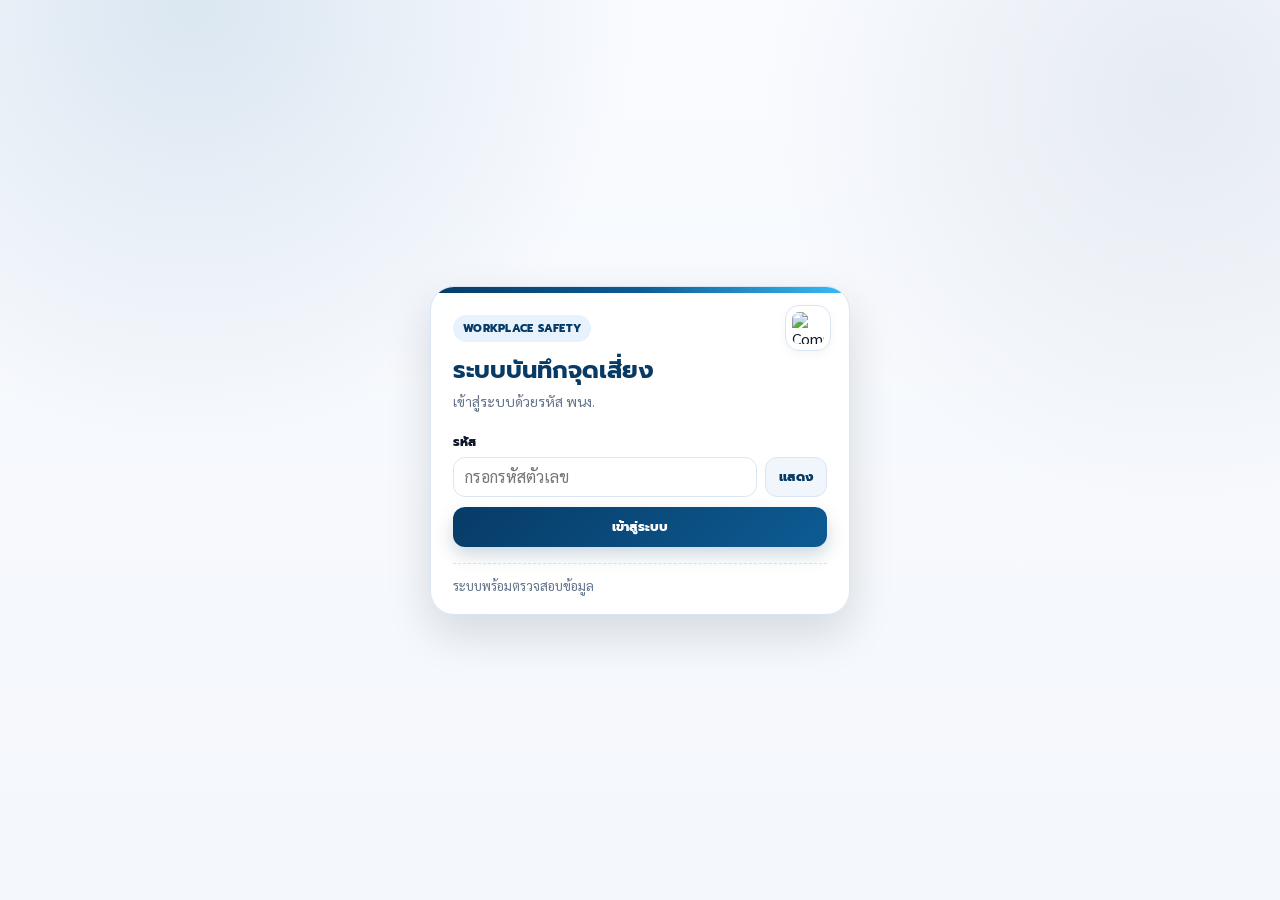
==== index.html @ 4f9dcab7 "Update index.html" ====
<!DOCTYPE html>
<html lang="th">
<head>
  <meta charset="UTF-8" />
  <meta name="viewport" content="width=device-width, initial-scale=1.0, maximum-scale=1.0, user-scalable=no" />

  <title>ระบบบันทึกจุดเสี่ยง</title>

  <link rel="preconnect" href="https://fonts.googleapis.com">
  <link rel="preconnect" href="https://fonts.gstatic.com" crossorigin>
  <link
    href="https://fonts.googleapis.com/css2?family=Prompt:wght@400;500;600;700;800&family=Sarabun:wght@400;500;600;700&display=swap"
    rel="stylesheet"
  >

  <script src="https://cdn.jsdelivr.net/npm/sweetalert2@11"></script>
  <link rel="stylesheet" href="./styles.css" />

  <!-- แก้เฉพาะ Layout กล่องสรุป ไม่ให้เป็นขั้นบันได -->
  <style>
    .summary-panel.summary-flat-panel {
      display: block !important;
      padding: 12px !important;
      overflow: hidden !important;
    }

    .summary-flat-header {
      display: flex !important;
      align-items: center !important;
      gap: 10px !important;
      margin-bottom: 10px !important;
      min-width: 0 !important;
    }

    .summary-flat-header .panel-kicker {
      display: inline-flex !important;
      flex: 0 0 auto !important;
      margin: 0 !important;
      padding: 4px 9px !important;
      border-radius: 999px !important;
      font-size: 10.5px !important;
      line-height: 1.2 !important;
    }

    .summary-flat-header h3 {
      margin: 0 !important;
      padding: 0 !important;
      color: var(--primary, #073b66) !important;
      font-family: var(--font-heading, "Prompt", system-ui, sans-serif) !important;
      font-size: 16px !important;
      line-height: 1.25 !important;
      white-space: nowrap !important;
    }

    .summary-flat-row {
      display: grid !important;
      grid-template-columns: minmax(150px, 0.9fr) minmax(170px, 1fr) minmax(140px, 0.8fr) minmax(120px, 0.62fr) !important;
      gap: 10px !important;
      align-items: end !important;
      width: 100% !important;
      min-width: 0 !important;
    }

    .summary-flat-field {
      min-width: 0 !important;
      margin: 0 !important;
    }

    .summary-flat-field label {
      display: block !important;
      height: 18px !important;
      line-height: 18px !important;
      margin: 0 0 6px !important;
      font-family: var(--font-heading, "Prompt", system-ui, sans-serif) !important;
      font-size: 11.8px !important;
      font-weight: 800 !important;
      color: var(--text-main, #0f172a) !important;
      white-space: nowrap !important;
    }

    .summary-flat-field input,
    .summary-flat-field select,
    .summary-flat-field button {
      width: 100% !important;
      height: 40px !important;
      min-height: 40px !important;
      max-height: 40px !important;
      border-radius: 12px !important;
      font-size: 12.5px !important;
    }

    .summary-flat-field small {
      display: block !important;
      height: 15px !important;
      margin-top: 4px !important;
      color: var(--text-muted, #64748b) !important;
      font-size: 10.5px !important;
      line-height: 15px !important;
      overflow: hidden !important;
      white-space: nowrap !important;
      text-overflow: ellipsis !important;
    }

    .summary-flat-action label {
      visibility: hidden !important;
    }

    .summary-flat-action button {
      display: inline-flex !important;
      align-items: center !important;
      justify-content: center !important;
      margin: 0 !important;
      padding: 8px 12px !important;
      white-space: nowrap !important;
    }

    .summary-flat-action small {
      visibility: hidden !important;
    }

    @media (max-width: 620px) {
      .summary-flat-row {
        grid-template-columns: repeat(2, minmax(0, 1fr)) !important;
        gap: 8px !important;
      }

      .summary-flat-action {
        grid-column: 1 / -1 !important;
      }

      .summary-flat-action label {
        display: none !important;
      }

      .summary-flat-action small {
        display: none !important;
      }

      .summary-flat-field small {
        display: none !important;
      }

      .summary-flat-action button {
        margin-top: 0 !important;
      }
    }

    @media (max-width: 380px) {
      .summary-flat-row {
        grid-template-columns: 1fr !important;
      }

      .summary-flat-header .panel-kicker {
        display: none !important;
      }
    }
  </style>
</head>

<body>
  <div id="app" class="app-shell">

    <!-- LOGIN -->
    <section id="loginSection" class="page-section login-section active">
      <div class="login-card">
        <img
          class="company-logo login-logo"
          src="https://lh5.googleusercontent.com/d/1HicYHV18UaA5y4GFyHJaG9aNI-qjIzIY"
          alt="Company Logo"
        />

        <div class="login-header">
          <div class="system-badge">Workplace Safety</div>
          <h1>ระบบบันทึกจุดเสี่ยง</h1>
          <p>เข้าสู่ระบบด้วยรหัส พนง.</p>
        </div>

        <form id="loginForm" class="login-form" autocomplete="off">
          <label class="form-label" for="passInput">รหัส</label>

          <div class="password-box">
            <input
              id="passInput"
              type="password"
              inputmode="numeric"
              pattern="[0-9]*"
              placeholder="กรอกรหัสตัวเลข"
              autocomplete="off"
              required
            />

            <button id="togglePassBtn" type="button" class="ghost-mini-btn">
              แสดง
            </button>
          </div>

          <button id="loginBtn" type="submit" class="primary-btn full-btn">
            เข้าสู่ระบบ
          </button>
        </form>

        <div class="login-footer">
          <span id="loginStatusText">ระบบพร้อมตรวจสอบข้อมูล</span>
        </div>
      </div>
    </section>


    <!-- MAIN -->
    <section id="mainSection" class="page-section main-section">

      <header class="topbar app-toolbar">
        <div class="toolbar-left">
          <div class="topbar-kicker">Risk Point Inspection</div>
          <h2>ระบบบันทึกจุดเสี่ยง</h2>
          <p id="welcomeText">ผู้ตรวจ: -</p>
        </div>

        <div class="toolbar-status">
          <span>สถานะระบบ</span>
          <strong id="systemStatusText">พร้อมใช้งาน</strong>
        </div>

        <img
          class="company-logo topbar-logo"
          src="https://lh5.googleusercontent.com/d/1HicYHV18UaA5y4GFyHJaG9aNI-qjIzIY"
          alt="Company Logo"
        />
      </header>

      <main class="main-content">

        <section class="control-bar">
          <button id="refreshPointsBtn" type="button" class="soft-btn">
            โหลดจุดเสี่ยงใหม่
          </button>

          <button id="openSummaryBtn" type="button" class="primary-btn">
            ดูสรุปตามวันที่
          </button>

          <button id="logoutBtn" type="button" class="danger-soft-btn">
            ออกจากระบบ
          </button>
        </section>


        <!-- SUMMARY FILTER: แก้ใหม่ไม่ให้เป็นขั้นบันได -->
        <section class="summary-panel summary-panel-shift summary-flat-panel">
          <div class="summary-flat-header">
            <span class="panel-kicker">Daily Report</span>
            <h3>สรุปผลตรวจรายวัน</h3>
          </div>

          <div class="summary-flat-row">

            <div class="summary-flat-field">
              <label for="summaryDateInput">วันที่รอบงาน</label>
              <input id="summaryDateInput" type="date" />
              <small>&nbsp;</small>
            </div>

            <div class="summary-flat-field">
              <label for="summaryInspectorInput">ผู้ตรวจ</label>
              <input
                id="summaryInspectorInput"
                type="text"
                placeholder="ใช้ชื่อผู้ตรวจที่เข้าสู่ระบบ"
                readonly
              />
              <small>ใช้ชื่อเป็นตัวกรอง</small>
            </div>

            <div class="summary-flat-field">
              <label for="summaryShiftSelect">กะทำงาน</label>
              <select id="summaryShiftSelect">
                <option value="">ทุกกะ</option>
                <option value="A">กะ A</option>
                <option value="B">กะ B</option>
                <option value="C">กะ C</option>
                <option value="DH">กะ DH</option>
                <option value="NH">กะ NH</option>
              </select>
              <small>กะ C และ NH ใช้วันที่รอบงาน</small>
            </div>

            <div class="summary-flat-field summary-flat-action">
              <label for="showSummaryBtn">แสดงสรุป</label>
              <button id="showSummaryBtn" type="button" class="primary-btn full-inline-btn">
                แสดงสรุป
              </button>
              <small>&nbsp;</small>
            </div>

          </div>
        </section>


        <section class="search-panel">
          <div class="search-title-row">
            <label for="pointSearchInput">ค้นหาจุดเสี่ยง</label>
            <span>ค้นหาจากชื่อจุด พิกัด ผู้ตรวจ หรือสถานะล่าสุด</span>
          </div>

          <input
            id="pointSearchInput"
            type="search"
            placeholder="พิมพ์คำค้นหา..."
          />
        </section>


        <section class="mini-stats">
          <div class="mini-stat-card">
            <span>จุดเสี่ยงทั้งหมด</span>
            <strong id="totalPointText">0</strong>
          </div>

          <div class="mini-stat-card">
            <span>รูปแบบการแสดงผล</span>
            <strong>รายการตรวจ</strong>
          </div>
        </section>


        <div id="pointList" class="point-grid">
          <!-- app.js render cards here -->
        </div>

        <div id="emptyPointState" class="empty-state hidden">
          <div class="empty-icon">📍</div>
          <h3>ยังไม่พบข้อมูลจุดเสี่ยง</h3>
          <p>กรุณาตรวจสอบว่ามีหัวคอลัมน์ Point และ Coordinates แล้วหรือไม่</p>
        </div>

      </main>
    </section>


    <!-- INSPECTION -->
    <section id="inspectionSection" class="page-section inspection-section">

      <header class="topbar compact-topbar app-toolbar">
        <div class="toolbar-left">
          <div class="topbar-kicker">Inspection Form</div>
          <h2>บันทึกผลตรวจจุดเสี่ยง</h2>
          <p id="inspectionInspectorText">ผู้ตรวจ: -</p>
        </div>

        <img
          class="company-logo topbar-logo"
          src="https://lh5.googleusercontent.com/d/1HicYHV18UaA5y4GFyHJaG9aNI-qjIzIY"
          alt="Company Logo"
        />
      </header>

      <main class="main-content">

        <button id="backToMainBtn" type="button" class="soft-btn back-btn">
          ← กลับไปเลือกรายการจุดเสี่ยง
        </button>

        <div class="inspection-card">

          <div class="inspection-title-block">
            <div>
              <span class="section-tag">จุดที่เลือก</span>
              <h3 id="selectedPointName">-</h3>
              <p id="selectedPointCoordinates">พิกัด: -</p>
            </div>
          </div>

          <div class="map-box large-map-box">
            <iframe
              id="selectedPointMap"
              title="แผนที่จุดเสี่ยง"
              loading="lazy"
              referrerpolicy="no-referrer-when-downgrade"
            ></iframe>
          </div>


          <form id="inspectionForm" class="inspection-form" autocomplete="off">

            <div class="form-grid work-round-grid">
              <div class="form-group">
                <label for="workDateInput">วันที่รอบงาน</label>
                <input id="workDateInput" type="date" required />
                <small>ใช้เป็นวันที่หลัก</small>
              </div>

              <div class="form-group">
                <label for="workShiftSelect">กะทำงาน</label>
                <select id="workShiftSelect" required>
                  <option value="">เลือกกะทำงาน</option>
                  <option value="A">กะ A</option>
                  <option value="B">กะ B</option>
                  <option value="C">กะ C</option>
                  <option value="DH">กะ DH</option>
                  <option value="NH">กะ NH</option>
                </select>
                <small>กะ C และ NH ระบบจะยึดวันที่รอบงาน</small>
              </div>
            </div>

            <div id="shiftHintBox" class="shift-hint-box hidden">
              <strong>หมายเหตุสำหรับกะข้ามวัน</strong>
              <span>
                หากบันทึกหลังเที่ยงคืน ระบบจะยังใช้ “วันที่รอบงาน” ที่เลือกไว้
              </span>
            </div>


            <div class="form-grid">
              <div class="form-group">
                <label for="statusSelect">สถานะพื้นที่</label>
                <select id="statusSelect" required>
                  <option value="">เลือกสถานะ</option>
                  <option value="ปกติ">ปกติ</option>
                  <option value="ผิดปกติ">ผิดปกติ</option>
                </select>
              </div>

              <div class="form-group">
                <label for="inspectionInspectorView">ผู้ตรวจที่บันทึก</label>
                <input
                  id="inspectionInspectorView"
                  type="text"
                  placeholder="ชื่อผู้เข้าสู่ระบบ"
                  readonly
                />
                <small>ใช้เป็นตัวกรองร่วมกับวันที่รอบงานและกะทำงาน</small>
              </div>
            </div>


            <div id="abnormalBox" class="abnormal-box hidden">

              <div class="form-group">
                <label for="abnormalDetailInput">รายละเอียดความผิดปกติ</label>
                <textarea
                  id="abnormalDetailInput"
                  rows="3"
                  placeholder="ระบุรายละเอียด เช่น พบพื้นแตก สายไฟชำรุด น้ำขัง สิ่งกีดขวาง ฯลฯ"
                ></textarea>
              </div>

              <div class="form-grid">
                <div class="form-group">
                  <label for="riskLevelSelect">ระดับความเสี่ยง</label>
                  <select id="riskLevelSelect">
                    <option value="">เลือกระดับความเสี่ยง</option>
                    <option value="ต่ำ">ต่ำ</option>
                    <option value="กลาง">กลาง</option>
                    <option value="สูง">สูง</option>
                  </select>
                </div>

                <div class="form-group">
                  <label for="correctiveActionInput">แนวทางแก้ไขเบื้องต้น</label>
                  <input
                    id="correctiveActionInput"
                    type="text"
                    placeholder="เช่น แจ้งหัวหน้างาน / กั้นพื้นที่ / รอซ่อม"
                  />
                </div>
              </div>
            </div>


            <div class="photo-section">
              <div class="photo-title-row">
                <div>
                  <h3>ภาพยืนยันพื้นที่ตรวจ</h3>
                  <p>ระบบกำหนดให้ถ่ายภาพครบ 2 ภาพก่อนบันทึก</p>
                </div>
              </div>

              <div class="photo-grid">

                <label class="photo-box" for="photoInput1">
                  <input
                    id="photoInput1"
                    type="file"
                    accept="image/*"
                    capture="environment"
                    style="position:fixed;left:-9999px;top:-9999px;opacity:0;"
                  />

                  <div id="photoPreview1" class="photo-preview">
                    <div class="photo-placeholder">
                      <span>📷</span>
                      <strong>ภาพที่ 1</strong>
                      <small>กดเพื่อเปิดกล้อง</small>
                    </div>
                  </div>
                </label>

                <label class="photo-box" for="photoInput2">
                  <input
                    id="photoInput2"
                    type="file"
                    accept="image/*"
                    capture="environment"
                    style="position:fixed;left:-9999px;top:-9999px;opacity:0;"
                  />

                  <div id="photoPreview2" class="photo-preview">
                    <div class="photo-placeholder">
                      <span>📷</span>
                      <strong>ภาพที่ 2</strong>
                      <small>กดเพื่อเปิดกล้อง</small>
                    </div>
                  </div>
                </label>

              </div>
            </div>


            <div class="submit-panel">
              <button id="resetInspectionBtn" type="button" class="soft-btn">
                ล้างข้อมูล
              </button>

              <button id="saveInspectionBtn" type="submit" class="primary-btn">
                บันทึกผลตรวจ
              </button>
            </div>

          </form>

        </div>

      </main>
    </section>

  </div>


  <script>
    window.APP_CONFIG = {
      API_BASE: 'https://riskpoint.somchaibutphon.workers.dev',
      LOGO_URL: 'https://lh5.googleusercontent.com/d/1HicYHV18UaA5y4GFyHJaG9aNI-qjIzIY',
      IMAGE_MAX_WIDTH: 1280,
      IMAGE_QUALITY: 0.8,
      STORAGE_KEYS: {
        INSPECTOR: 'riskpoint_inspector',
        LOGIN_TIME: 'riskpoint_login_time',
        WORK_SHIFT: 'riskpoint_work_shift',
        WORK_DATE: 'riskpoint_work_date'
      },
      WORK_SHIFTS: ['A', 'B', 'C', 'DH', 'NH'],
      CROSS_DAY_SHIFTS: ['C', 'NH']
    };
  </script>

  <script src="./app.js"></script>
</body>
</html>
---- styles.css ----
/************************************************************
 * styles.css
 * Risk Point Inspection - Professional Layout
 * ใช้แทน styles.css เดิมทั้งไฟล์
 ************************************************************/

:root {
  --font-heading: "Prompt", system-ui, -apple-system, BlinkMacSystemFont, sans-serif;
  --font-body: "Sarabun", system-ui, -apple-system, BlinkMacSystemFont, sans-serif;

  --bg-main: #f4f7fb;
  --bg-card: #ffffff;
  --bg-soft: #f1f6fd;

  --primary: #073b66;
  --primary-2: #0d5b93;
  --primary-soft: #e8f2fc;

  --success: #15803d;
  --success-soft: #dcfce7;

  --danger: #b91c1c;
  --danger-soft: #fee2e2;

  --warning: #b45309;
  --warning-soft: #fef3c7;

  --text-main: #0f172a;
  --text-muted: #64748b;
  --text-soft: #94a3b8;

  --border: #d9e5f2;
  --border-soft: #edf2f7;

  --shadow-xs: 0 3px 10px rgba(15, 23, 42, 0.045);
  --shadow-sm: 0 8px 22px rgba(15, 23, 42, 0.075);
  --shadow-md: 0 18px 46px rgba(15, 23, 42, 0.14);

  --radius-sm: 12px;
  --radius-md: 16px;
  --radius-lg: 22px;

  --container: 1120px;
}

* {
  box-sizing: border-box;
}

html {
  min-height: 100%;
  background: var(--bg-main);
  -webkit-text-size-adjust: 100%;
}

body {
  margin: 0;
  min-height: 100vh;
  font-family: var(--font-body);
  color: var(--text-main);
  background:
    radial-gradient(circle at 15% 0%, rgba(13, 91, 147, 0.13), transparent 28rem),
    radial-gradient(circle at 92% 10%, rgba(7, 59, 102, 0.08), transparent 26rem),
    linear-gradient(180deg, #f9fbff 0%, var(--bg-main) 100%);
}

button,
input,
select,
textarea {
  font: inherit;
}

button {
  cursor: pointer;
}

button:disabled {
  cursor: not-allowed;
  opacity: 0.6;
}

img,
iframe {
  max-width: 100%;
}

.hidden {
  display: none !important;
}

/************************************************************
 * Page
 ************************************************************/

.app-shell {
  width: 100%;
  min-height: 100vh;
}

.page-section {
  display: none;
  width: 100%;
  min-height: 100vh;
}

.page-section.active {
  display: block;
}

.main-content {
  width: min(var(--container), calc(100% - 26px));
  margin: 0 auto;
  padding: 10px 0 36px;
}

/************************************************************
 * Login
 ************************************************************/

.login-section {
  display: none;
  align-items: center;
  justify-content: center;
  padding: 20px 12px;
}

.login-section.active {
  display: flex;
}

.login-card {
  position: relative;
  width: min(420px, 100%);
  padding: 28px 22px 20px;
  border: 1px solid var(--border);
  border-radius: 24px;
  background: rgba(255, 255, 255, 0.96);
  box-shadow: var(--shadow-md);
  overflow: hidden;
}

.login-card::before {
  content: "";
  position: absolute;
  inset: 0 0 auto 0;
  height: 6px;
  background: linear-gradient(90deg, var(--primary), var(--primary-2), #38bdf8);
}

.company-logo {
  display: block;
  object-fit: contain;
}

.login-logo {
  position: absolute;
  top: 18px;
  right: 18px;
  width: 46px;
  height: 46px;
  padding: 6px;
  border-radius: 14px;
  background: #fff;
  border: 1px solid var(--border);
  box-shadow: var(--shadow-xs);
}

.login-header {
  padding-right: 62px;
}

.system-badge,
.panel-kicker {
  display: inline-flex;
  align-items: center;
  width: fit-content;
  padding: 5px 10px;
  border-radius: 999px;
  background: var(--primary-soft);
  color: var(--primary);
  font-family: var(--font-heading);
  font-size: 11px;
  font-weight: 800;
  letter-spacing: 0.25px;
  text-transform: uppercase;
}

.login-header h1 {
  margin: 13px 0 7px;
  font-family: var(--font-heading);
  font-size: 24px;
  line-height: 1.25;
  color: var(--primary);
}

.login-header p {
  margin: 0;
  color: var(--text-muted);
  font-size: 14px;
}

.login-form {
  margin-top: 22px;
}

.login-footer {
  margin-top: 16px;
  padding-top: 13px;
  border-top: 1px dashed var(--border);
  color: var(--text-muted);
  font-size: 13px;
}

/************************************************************
 * Form
 ************************************************************/

.form-label,
.form-group label,
.search-panel label {
  display: block;
  margin-bottom: 6px;
  font-family: var(--font-heading);
  font-size: 12.5px;
  font-weight: 800;
  color: var(--text-main);
}

.password-box {
  display: flex;
  gap: 8px;
  align-items: center;
}

input,
select,
textarea {
  width: 100%;
  min-height: 40px;
  border: 1px solid var(--border);
  border-radius: 12px;
  background: #fff;
  color: var(--text-main);
  padding: 8px 11px;
  outline: none;
  transition: border 0.16s ease, box-shadow 0.16s ease, background 0.16s ease;
}

textarea {
  resize: vertical;
  min-height: 90px;
}

input:hover,
select:hover,
textarea:hover {
  border-color: #b8c8da;
}

input:focus,
select:focus,
textarea:focus {
  border-color: rgba(13, 91, 147, 0.78);
  box-shadow: 0 0 0 4px rgba(13, 91, 147, 0.11);
}

input[readonly] {
  background: #f8fafc;
  color: var(--primary);
  font-weight: 700;
}

.form-group small {
  display: block;
  margin-top: 4px;
  color: var(--text-muted);
  font-size: 11.5px;
  line-height: 1.35;
}

/************************************************************
 * Buttons
 ************************************************************/

.primary-btn,
.soft-btn,
.danger-soft-btn,
.ghost-mini-btn {
  min-height: 40px;
  border-radius: 12px;
  padding: 8px 13px;
  border: 0;
  font-family: var(--font-heading);
  font-size: 13px;
  font-weight: 800;
  letter-spacing: 0.03px;
  white-space: nowrap;
  transition: transform 0.16s ease, box-shadow 0.16s ease, background 0.16s ease, border 0.16s ease;
}

.primary-btn {
  background: linear-gradient(135deg, var(--primary), var(--primary-2));
  color: #fff;
  box-shadow: 0 8px 18px rgba(7, 59, 102, 0.2);
}

.primary-btn:hover {
  transform: translateY(-1px);
  box-shadow: 0 12px 24px rgba(7, 59, 102, 0.25);
}

.soft-btn {
  background: linear-gradient(180deg, #f5f9ff, #e8f1fb);
  color: var(--primary);
  border: 1px solid rgba(13, 91, 147, 0.18);
  box-shadow: var(--shadow-xs);
}

.soft-btn:hover {
  background: #edf6ff;
  transform: translateY(-1px);
}

.danger-soft-btn {
  background: linear-gradient(180deg, #fff4f4, #fee4e4);
  color: var(--danger);
  border: 1px solid rgba(185, 28, 28, 0.16);
  box-shadow: var(--shadow-xs);
}

.danger-soft-btn:hover {
  background: #fee2e2;
  transform: translateY(-1px);
}

.ghost-mini-btn {
  flex: 0 0 auto;
  background: var(--bg-soft);
  color: var(--primary);
  border: 1px solid var(--border);
}

.full-btn {
  width: 100%;
  margin-top: 10px;
}

.full-inline-btn {
  width: 100%;
}

/************************************************************
 * Header
 ************************************************************/

.topbar {
  width: min(var(--container), calc(100% - 26px));
  margin: 10px auto 0;
  border: 1px solid var(--border);
  border-radius: 20px;
  background: rgba(255, 255, 255, 0.96);
  box-shadow: var(--shadow-sm);
}

.app-toolbar {
  position: relative;
  display: grid;
  grid-template-columns: 1fr auto 48px;
  gap: 12px;
  align-items: center;
  min-height: 86px;
  padding: 14px 15px 14px 18px;
}

.toolbar-left {
  min-width: 0;
}

.topbar-kicker {
  color: var(--primary-2);
  font-family: var(--font-heading);
  font-size: 11.5px;
  font-weight: 900;
  letter-spacing: 0.35px;
  text-transform: uppercase;
}

.topbar h2 {
  margin: 3px 0;
  font-family: var(--font-heading);
  font-size: 20px;
  line-height: 1.22;
  color: var(--primary);
}

.topbar p {
  margin: 0;
  color: var(--text-muted);
  font-size: 13px;
}

.toolbar-status {
  min-width: 138px;
  padding: 8px 11px;
  border: 1px solid var(--border-soft);
  border-radius: 14px;
  background: #f8fafc;
}

.toolbar-status span {
  display: block;
  color: var(--text-muted);
  font-size: 11px;
}

.toolbar-status strong {
  display: block;
  margin-top: 2px;
  color: var(--primary);
  font-family: var(--font-heading);
  font-size: 14px;
  line-height: 1.2;
}

.topbar-logo {
  width: 42px;
  height: 42px;
  padding: 6px;
  border-radius: 14px;
  border: 1px solid var(--border);
  background: #fff;
  box-shadow: var(--shadow-xs);
}

.compact-topbar {
  margin-top: 8px;
}

/************************************************************
 * Main Panels
 ************************************************************/

.control-bar,
.summary-panel,
.search-panel,
.mini-stats,
.inspection-card {
  border: 1px solid var(--border);
  background: rgba(255, 255, 255, 0.96);
  border-radius: 18px;
  box-shadow: var(--shadow-sm);
}

.control-bar {
  display: grid;
  grid-template-columns: minmax(160px, 0.9fr) minmax(190px, 1.1fr) minmax(108px, 0.48fr);
  gap: 9px;
  padding: 9px;
  margin-bottom: 10px;
}

.control-bar button {
  min-height: 42px;
}

.summary-panel {
  display: grid;
  grid-template-columns: 220px minmax(0, 1fr);
  gap: 14px;
  align-items: end;
  padding: 12px;
  margin-bottom: 10px;
}

.summary-title {
  align-self: center;
}

.summary-title h3,
.photo-title-row h3 {
  margin: 7px 0 0;
  font-family: var(--font-heading);
  color: var(--primary);
  font-size: 16px;
  line-height: 1.25;
}

.summary-filter-grid {
  display: grid;
  grid-template-columns: minmax(130px, 0.95fr) minmax(150px, 1fr) minmax(120px, 0.85fr) 122px;
  gap: 9px;
  align-items: end;
}

.summary-filter-item small {
  min-height: 27px;
}

.summary-filter-action button {
  height: 40px;
}

.search-panel {
  padding: 11px;
  margin-bottom: 10px;
}

.search-title-row {
  display: flex;
  gap: 8px;
  align-items: baseline;
  justify-content: space-between;
  margin-bottom: 7px;
}

.search-title-row label {
  margin-bottom: 0;
}

.search-title-row span {
  color: var(--text-muted);
  font-size: 12px;
}

.search-panel input {
  min-height: 42px;
  font-size: 14px;
}

.mini-stats {
  display: grid;
  grid-template-columns: repeat(2, 1fr);
  overflow: hidden;
  margin-bottom: 10px;
}

.mini-stat-card {
  padding: 11px 14px;
  border-right: 1px solid var(--border);
}

.mini-stat-card:last-child {
  border-right: 0;
}

.mini-stat-card span {
  display: block;
  color: var(--text-muted);
  font-size: 12px;
  line-height: 1.3;
}

.mini-stat-card strong {
  display: block;
  margin-top: 2px;
  font-family: var(--font-heading);
  color: var(--primary);
  font-size: 19px;
  line-height: 1.15;
}

/************************************************************
 * Point Cards
 ************************************************************/

.point-grid {
  display: grid;
  grid-template-columns: repeat(2, minmax(0, 1fr));
  gap: 12px;
}

.point-card {
  display: flex;
  flex-direction: column;
  gap: 8px;
  min-width: 0;
  padding: 11px;
  border: 1px solid var(--border);
  border-radius: 18px;
  background: rgba(255, 255, 255, 0.98);
  box-shadow: var(--shadow-sm);
  transition: transform 0.18s ease, box-shadow 0.18s ease, border 0.18s ease;
}

.point-card:hover {
  transform: translateY(-2px);
  box-shadow: 0 14px 30px rgba(15, 23, 42, 0.1);
  border-color: rgba(13, 91, 147, 0.22);
}

.checked-point-card {
  border-color: rgba(21, 128, 61, 0.25);
}

.point-card-header {
  display: flex;
  gap: 8px;
  align-items: flex-start;
}

.point-index {
  flex: 0 0 auto;
  width: 28px;
  height: 28px;
  display: inline-grid;
  place-items: center;
  border-radius: 10px;
  background: var(--primary-soft);
  color: var(--primary);
  font-family: var(--font-heading);
  font-weight: 900;
  font-size: 12px;
}

.point-card h3 {
  margin: 1px 0 0;
  font-family: var(--font-heading);
  font-size: 15px;
  line-height: 1.32;
  color: var(--text-main);
}

.map-box {
  width: 100%;
  overflow: hidden;
  border: 1px solid var(--border);
  border-radius: 14px;
  background: #e5e7eb;
}

.map-box iframe {
  display: block;
  width: 100%;
  height: 100%;
  border: 0;
}

.close-map-box iframe {
  filter: contrast(1.06) saturate(1.06);
}

.point-map-box {
  height: 136px;
}

.point-meta,
.latest-inspection-box {
  display: grid;
  gap: 2px;
  padding: 8px 9px;
  border-radius: 12px;
  background: #f8fafc;
  border: 1px solid #edf2f7;
}

.point-meta span,
.latest-inspection-box span {
  font-size: 11px;
  color: var(--text-muted);
}

.point-meta strong,
.latest-inspection-box strong {
  color: var(--primary);
  font-family: var(--font-heading);
  font-size: 12px;
  line-height: 1.32;
  word-break: break-word;
}

.latest-inspection-box small {
  color: var(--text-muted);
  font-size: 11px;
  line-height: 1.32;
}

.latest-good {
  background: var(--success-soft);
  border-color: rgba(21, 128, 61, 0.22);
}

.latest-good strong {
  color: var(--success);
}

.latest-bad {
  background: var(--danger-soft);
  border-color: rgba(185, 28, 28, 0.22);
}

.latest-bad strong {
  color: var(--danger);
}

.latest-none {
  background: #f8fafc;
  border-style: dashed;
}

.empty-state {
  padding: 28px 18px;
  text-align: center;
  border: 1px dashed var(--border);
  border-radius: 18px;
  background: rgba(255, 255, 255, 0.88);
}

.empty-icon {
  font-size: 34px;
}

.empty-state h3 {
  margin: 8px 0 4px;
  font-family: var(--font-heading);
  color: var(--primary);
}

.empty-state p {
  margin: 0;
  color: var(--text-muted);
}

/************************************************************
 * Inspection
 ************************************************************/

.back-btn {
  margin-bottom: 10px;
}

.inspection-card {
  padding: 13px;
}

.inspection-title-block {
  display: flex;
  justify-content: space-between;
  gap: 12px;
  margin-bottom: 12px;
}

.section-tag {
  display: inline-flex;
  padding: 5px 10px;
  border-radius: 999px;
  background: var(--primary-soft);
  color: var(--primary);
  font-family: var(--font-heading);
  font-size: 12px;
  font-weight: 900;
}

.inspection-title-block h3 {
  margin: 8px 0 3px;
  font-family: var(--font-heading);
  color: var(--text-main);
  font-size: 19px;
  line-height: 1.35;
}

.inspection-title-block p {
  margin: 0;
  color: var(--text-muted);
  font-size: 13px;
}

.large-map-box {
  height: 205px;
  margin-bottom: 13px;
}

.inspection-form {
  display: grid;
  gap: 12px;
}

.form-grid {
  display: grid;
  grid-template-columns: repeat(2, minmax(0, 1fr));
  gap: 11px;
}

.shift-hint-box {
  display: grid;
  gap: 4px;
  padding: 9px 11px;
  border-radius: 14px;
  background: var(--warning-soft);
  border: 1px solid rgba(180, 83, 9, 0.22);
  color: #78350f;
  font-size: 13px;
  line-height: 1.45;
}

.shift-hint-box strong {
  font-family: var(--font-heading);
  color: #92400e;
}

.abnormal-box {
  display: grid;
  gap: 11px;
  padding: 11px;
  border: 1px solid rgba(180, 83, 9, 0.22);
  border-radius: 16px;
  background: var(--warning-soft);
}

.photo-section {
  padding: 11px;
  border-radius: 16px;
  background: #f8fafc;
  border: 1px solid #edf2f7;
}

.photo-title-row {
  margin-bottom: 11px;
}

.photo-title-row h3 {
  font-size: 15px;
}

.photo-title-row p {
  margin: 2px 0 0;
  color: var(--text-muted);
  font-size: 12px;
}

.photo-grid {
  display: grid;
  grid-template-columns: repeat(2, minmax(0, 1fr));
  gap: 11px;
}

.photo-box {
  display: block;
  min-height: 180px;
  border: 1.5px dashed #bfcede;
  border-radius: 16px;
  background: #fff;
  overflow: hidden;
  cursor: pointer;
  transition: border 0.16s ease, transform 0.16s ease, box-shadow 0.16s ease;
}

.photo-box:hover {
  border-color: var(--primary-2);
  transform: translateY(-1px);
  box-shadow: var(--shadow-sm);
}

.photo-preview {
  position: relative;
  width: 100%;
  height: 180px;
  display: grid;
  place-items: center;
}

.photo-preview img {
  width: 100%;
  height: 100%;
  object-fit: cover;
}

.photo-placeholder {
  display: grid;
  gap: 4px;
  place-items: center;
  text-align: center;
  color: var(--text-muted);
}

.photo-placeholder span {
  font-size: 32px;
}

.photo-placeholder strong {
  font-family: var(--font-heading);
  color: var(--primary);
}

.photo-placeholder small {
  font-size: 12px;
}

.photo-ok-badge {
  position: absolute;
  left: 8px;
  bottom: 8px;
  padding: 5px 9px;
  border-radius: 999px;
  background: rgba(21, 128, 61, 0.92);
  color: #fff;
  font-family: var(--font-heading);
  font-size: 12px;
  font-weight: 800;
}

.submit-panel {
  display: grid;
  grid-template-columns: 0.8fr 1.2fr;
  gap: 9px;
  padding-top: 2px;
}

/************************************************************
 * SweetAlert
 ************************************************************/

.custom-swal-popup {
  border-radius: 22px !important;
  padding: 20px !important;
  background: #ffffff !important;
  box-shadow: 0 24px 70px rgba(15, 23, 42, 0.25) !important;
  font-family: var(--font-body) !important;
}

.custom-swal-title {
  color: var(--primary) !important;
  font-family: var(--font-heading) !important;
  font-size: 21px !important;
  line-height: 1.35 !important;
}

.custom-swal-html {
  color: var(--text-main) !important;
  font-family: var(--font-body) !important;
}

.custom-swal-confirm,
.custom-swal-cancel {
  border-radius: 13px !important;
  padding: 10px 20px !important;
  font-family: var(--font-heading) !important;
  font-weight: 800 !important;
}

.custom-swal-confirm {
  background: linear-gradient(135deg, var(--primary), var(--primary-2)) !important;
}

.custom-swal-cancel {
  background: #e2e8f0 !important;
  color: #334155 !important;
}

.confirm-save-box,
.save-success-box,
.summary-picker-box {
  text-align: left;
  padding: 9px 4px 0;
}

.confirm-save-box strong {
  display: block;
  margin-bottom: 8px;
  font-family: var(--font-heading);
  font-size: 17px;
  color: var(--primary);
}

.confirm-save-box p,
.save-success-box p {
  margin: 5px 0;
  color: var(--text-main);
}

.summary-picker-logo {
  display: block;
  width: 50px;
  height: 50px;
  object-fit: contain;
  margin: 0 auto 10px;
  padding: 5px;
  border: 1px solid var(--border);
  border-radius: 14px;
}

.summary-picker-box p {
  margin: 0 0 12px;
  color: var(--text-muted);
  text-align: center;
}

.summary-picker-note,
.swal-field-label {
  display: block;
}

.swal-field-label {
  margin: 10px 0 5px;
  font-family: var(--font-heading);
  font-weight: 900;
  font-size: 13px;
  color: var(--primary);
  text-align: left;
}

.summary-picker-note {
  margin-top: 8px;
  color: var(--text-muted);
  font-size: 12px;
  line-height: 1.35;
}

.swal-date-input {
  text-align: center;
}

/************************************************************
 * Summary Report Popup
 ************************************************************/

.risk-report-popup {
  padding: 0 !important;
  border-radius: 22px !important;
  background: #f6f8fb !important;
  box-shadow: 0 26px 80px rgba(15, 23, 42, 0.32) !important;
  overflow: hidden !important;
  font-family: var(--font-body) !important;
}

.risk-report-html {
  margin: 0 !important;
  padding: 0 !important;
  overflow: hidden !important;
}

.risk-report-capture {
  width: 100%;
  max-height: min(78vh, 720px);
  overflow-y: auto;
  padding: 14px;
  background: linear-gradient(180deg, #ffffff 0%, #f7faff 100%);
  text-align: left;
}

.risk-report-header {
  display: grid;
  grid-template-columns: 52px 1fr;
  gap: 12px;
  align-items: center;
  padding: 12px;
  border-radius: 18px;
  background: linear-gradient(135deg, #0f3d66, #155a92);
  color: #fff;
}

.risk-report-header img {
  width: 52px;
  height: 52px;
  padding: 5px;
  object-fit: contain;
  border-radius: 15px;
  background: #fff;
}

.risk-report-header h2 {
  margin: 0;
  font-family: var(--font-heading);
  font-size: 19px;
  line-height: 1.25;
}

.risk-report-header p {
  margin: 4px 0 0;
  opacity: 0.9;
  font-size: 14px;
}

.risk-report-stats {
  display: grid;
  grid-template-columns: repeat(3, 1fr);
  gap: 8px;
  margin: 10px 0;
}

.risk-report-stats div {
  padding: 10px;
  border-radius: 15px;
  background: #fff;
  border: 1px solid var(--border);
  text-align: center;
}

.risk-report-stats span {
  display: block;
  color: var(--text-muted);
  font-size: 12px;
}

.risk-report-stats strong {
  display: block;
  margin-top: 2px;
  color: var(--primary);
  font-family: var(--font-heading);
  font-size: 21px;
}

.risk-report-stats .danger strong {
  color: var(--danger);
}

.risk-report-inspectors {
  padding: 10px 12px;
  border-radius: 15px;
  background: var(--primary-soft);
  border: 1px solid rgba(21, 90, 146, 0.13);
}

.risk-report-inspectors span {
  display: block;
  color: var(--text-muted);
  font-size: 12px;
}

.risk-report-inspectors strong {
  display: block;
  margin-top: 2px;
  color: var(--primary);
  font-family: var(--font-heading);
  line-height: 1.45;
}

.risk-report-inspectors small {
  display: block;
  margin-top: 3px;
  color: var(--text-muted);
  font-size: 12px;
  line-height: 1.35;
}

.summary-tabs {
  display: grid;
  grid-template-columns: repeat(3, 1fr);
  gap: 7px;
  margin: 10px 0;
}

.summary-tab {
  border: 1px solid var(--border);
  border-radius: 13px;
  background: #fff;
  color: var(--text-main);
  padding: 8px 4px;
  font-family: var(--font-heading);
  font-size: 12px;
  font-weight: 800;
}

.summary-tab span {
  display: inline-grid;
  place-items: center;
  min-width: 20px;
  height: 20px;
  margin-left: 3px;
  border-radius: 999px;
  background: #e2e8f0;
  color: var(--primary);
  font-size: 11px;
}

.summary-tab.active {
  background: var(--primary);
  color: #fff;
  border-color: var(--primary);
}

.summary-tab.active span {
  background: #fff;
  color: var(--primary);
}

.summary-items {
  display: grid;
  gap: 8px;
}

.summary-item-card {
  padding: 10px;
  border-radius: 17px;
  background: #fff;
  border: 1px solid var(--border);
  box-shadow: 0 6px 16px rgba(15, 23, 42, 0.06);
}

.summary-item-card.abnormal {
  border-color: rgba(185, 28, 28, 0.28);
  background: linear-gradient(180deg, #fff 0%, #fff7f7 100%);
}

.summary-item-main {
  display: grid;
  grid-template-columns: 1fr auto;
  gap: 8px;
  align-items: start;
}

.summary-item-main h3 {
  margin: 0;
  color: var(--text-main);
  font-family: var(--font-heading);
  font-size: 15px;
  line-height: 1.35;
}

.summary-item-main p {
  margin: 3px 0 0;
  color: var(--text-muted);
  font-size: 12px;
}

.status-pill {
  display: inline-flex;
  align-items: center;
  justify-content: center;
  min-width: 64px;
  padding: 5px 9px;
  border-radius: 999px;
  font-family: var(--font-heading);
  font-size: 12px;
  font-weight: 800;
}

.status-pill.good {
  background: var(--success-soft);
  color: var(--success);
}

.status-pill.bad {
  background: var(--danger-soft);
  color: var(--danger);
}

.summary-abnormal-detail {
  margin-top: 8px;
  padding: 8px;
  border-radius: 13px;
  background: rgba(254, 226, 226, 0.75);
  color: #7f1d1d;
  font-size: 12px;
  line-height: 1.45;
}

.summary-abnormal-detail span {
  display: inline-block;
  margin-left: 6px;
  font-weight: 800;
}

.summary-media-row {
  display: grid;
  grid-template-columns: 1fr 1fr;
  gap: 8px;
  margin-top: 8px;
}

.summary-thumb,
.summary-map {
  height: 86px;
  overflow: hidden;
  border-radius: 13px;
  border: 1px solid var(--border);
  background: #f1f5f9;
}

.summary-thumb {
  position: relative;
}

.summary-thumb img,
.summary-map iframe {
  width: 100%;
  height: 100%;
  border: 0;
  object-fit: cover;
}

.summary-thumb img[src=""],
.summary-thumb img:not([src]) {
  display: none;
}

.no-image {
  display: grid;
  place-items: center;
  width: 100%;
  height: 100%;
  color: var(--text-muted);
  font-size: 12px;
}

.summary-empty {
  padding: 24px 12px;
  text-align: center;
  border: 1px dashed var(--border);
  border-radius: 17px;
  background: #fff;
}

.summary-empty strong {
  color: var(--primary);
  font-family: var(--font-heading);
}

.summary-empty p {
  margin: 4px 0 0;
  color: var(--text-muted);
}

.risk-report-confirm,
.risk-report-copy {
  border-radius: 13px !important;
  padding: 10px 18px !important;
  font-family: var(--font-heading) !important;
  font-weight: 800 !important;
}

.risk-report-confirm {
  background: #e2e8f0 !important;
  color: #334155 !important;
}

.risk-report-copy {
  background: linear-gradient(135deg, var(--primary), var(--primary-2)) !important;
  color: #fff !important;
}

/************************************************************
 * Camera modal injected by app.js
 ************************************************************/

.camera-choice-box {
  text-align: center;
  padding: 4px 0 0;
}

.camera-choice-box p {
  margin: 8px 0 12px;
  color: var(--text-muted);
  font-size: 14px;
}

.camera-choice-actions {
  display: grid;
  gap: 9px;
}

.camera-choice-primary,
.camera-choice-secondary {
  min-height: 46px;
  border: 0;
  border-radius: 14px;
  padding: 10px 14px;
  font-family: var(--font-heading);
  font-weight: 800;
  cursor: pointer;
}

.camera-choice-primary {
  background: linear-gradient(135deg, var(--primary), var(--primary-2));
  color: #fff;
  box-shadow: 0 10px 24px rgba(15, 61, 102, 0.22);
}

.camera-choice-secondary {
  background: var(--primary-soft);
  color: var(--primary);
  border: 1px solid rgba(21, 90, 146, 0.13);
}

.camera-choice-note {
  display: block;
  margin-top: 10px;
  color: var(--text-muted);
  font-size: 12px;
  line-height: 1.45;
}

.camera-swal-popup {
  border-radius: 22px !important;
  padding: 0 !important;
  overflow: hidden !important;
  background: #f8fafc !important;
  font-family: var(--font-body) !important;
}

.camera-swal-html {
  margin: 0 !important;
  padding: 0 !important;
}

.camera-modal {
  padding: 14px;
  text-align: left;
}

.camera-header {
  display: grid;
  grid-template-columns: 52px 1fr;
  gap: 12px;
  align-items: center;
  margin-bottom: 12px;
  padding: 12px;
  border-radius: 18px;
  background: linear-gradient(135deg, #0f3d66, #155a92);
  color: #fff;
}

.camera-header img {
  width: 52px;
  height: 52px;
  padding: 5px;
  border-radius: 14px;
  background: #fff;
  object-fit: contain;
}

.camera-header h3 {
  margin: 0;
  font-family: var(--font-heading);
  font-size: 19px;
}

.camera-header p {
  margin: 3px 0 0;
  font-size: 13px;
  opacity: 0.92;
}

.camera-video-wrap {
  position: relative;
  width: 100%;
  height: min(62vh, 520px);
  min-height: 320px;
  overflow: hidden;
  border-radius: 20px;
  background: #020617;
  border: 1px solid #cbd5e1;
}

#riskCameraVideo {
  width: 100%;
  height: 100%;
  object-fit: cover;
  background: #020617;
}

.camera-status {
  position: absolute;
  left: 12px;
  right: 12px;
  bottom: 12px;
  padding: 10px 12px;
  border-radius: 14px;
  background: rgba(15, 23, 42, 0.72);
  color: #fff;
  font-weight: 700;
  text-align: center;
  transition: opacity .2s ease;
}

.camera-actions {
  display: grid;
  grid-template-columns: 1.2fr .9fr .9fr;
  gap: 8px;
  margin-top: 12px;
}

.camera-primary-btn,
.camera-soft-btn {
  min-height: 44px;
  border: 0;
  border-radius: 13px;
  padding: 10px;
  font-family: var(--font-heading);
  font-weight: 800;
  cursor: pointer;
}

.camera-primary-btn {
  background: linear-gradient(135deg, #0f3d66, #155a92);
  color: #fff;
}

.camera-soft-btn {
  background: #e7f1fb;
  color: #0f3d66;
}

/************************************************************
 * Responsive
 ************************************************************/

@media (max-width: 1024px) {
  .main-content,
  .topbar {
    width: min(100% - 18px, var(--container));
  }

  .summary-panel {
    grid-template-columns: 1fr;
    gap: 10px;
  }

  .summary-title {
    display: flex;
    align-items: center;
    justify-content: space-between;
    gap: 10px;
  }

  .summary-title h3 {
    margin: 0;
  }

  .summary-filter-grid {
    grid-template-columns: repeat(4, minmax(0, 1fr));
  }
}

@media (max-width: 820px) {
  .main-content,
  .topbar {
    width: calc(100% - 12px);
  }

  .main-content {
    padding-top: 8px;
    padding-bottom: 22px;
  }

  .app-toolbar {
    grid-template-columns: 1fr 40px;
    min-height: 74px;
    padding: 12px 12px;
  }

  .toolbar-status {
    display: none;
  }

  .topbar h2 {
    font-size: 16px;
  }

  .topbar p,
  .topbar-kicker {
    font-size: 11px;
  }

  .topbar-logo {
    width: 39px;
    height: 39px;
  }

  .control-bar {
    grid-template-columns: 1fr 1fr 0.76fr;
    gap: 7px;
    padding: 8px;
    margin-bottom: 8px;
    border-radius: 16px;
  }

  .control-bar button {
    min-height: 37px;
    padding: 7px 6px;
    border-radius: 11px;
    font-size: 11.5px;
    line-height: 1.18;
  }

  .summary-panel {
    padding: 10px;
    margin-bottom: 8px;
    border-radius: 16px;
  }

  .summary-title {
    display: block;
  }

  .summary-title .panel-kicker {
    display: none;
  }

  .summary-title h3 {
    font-size: 15px;
    margin: 0;
  }

  .summary-filter-grid {
    grid-template-columns: repeat(4, minmax(0, 1fr));
    gap: 7px;
  }

  .summary-filter-item small {
    display: none;
  }

  .summary-filter-action button {
    min-height: 38px;
    height: 38px;
    padding: 7px 8px;
    border-radius: 11px;
    font-size: 12px;
  }

  input,
  select,
  textarea {
    min-height: 38px;
    padding: 8px 10px;
    border-radius: 11px;
    font-size: 13px;
  }

  .form-group label,
  .search-panel label,
  .form-label {
    font-size: 12px;
    margin-bottom: 5px;
  }

  .search-panel {
    padding: 9px;
    margin-bottom: 8px;
    border-radius: 16px;
  }

  .search-title-row span {
    display: none;
  }

  .search-panel input {
    min-height: 40px;
    font-size: 13px;
  }

  .mini-stats {
    margin-bottom: 8px;
    border-radius: 16px;
  }

  .mini-stat-card {
    padding: 9px 10px;
  }

  .mini-stat-card span {
    font-size: 11px;
  }

  .mini-stat-card strong {
    font-size: 16px;
    margin-top: 1px;
  }

  .point-grid {
    grid-template-columns: repeat(2, minmax(0, 1fr));
    gap: 8px;
  }

  .point-card {
    gap: 7px;
    padding: 8px;
    border-radius: 14px;
  }

  .point-card-header {
    gap: 5px;
    min-height: 34px;
  }

  .point-index {
    width: 23px;
    height: 23px;
    min-width: 23px;
    border-radius: 8px;
    font-size: 10.5px;
  }

  .point-card h3 {
    margin: 0;
    font-size: 12px;
    line-height: 1.22;
    min-height: 29px;
    display: -webkit-box;
    -webkit-line-clamp: 2;
    -webkit-box-orient: vertical;
    overflow: hidden;
  }

  .point-map-box {
    height: 82px;
    min-height: 82px;
    border-radius: 11px;
  }

  .point-meta,
  .latest-inspection-box {
    padding: 5px 6px;
    border-radius: 10px;
  }

  .point-meta span,
  .latest-inspection-box span {
    font-size: 9px;
    line-height: 1.15;
  }

  .point-meta strong,
  .latest-inspection-box strong {
    font-size: 9.8px;
    line-height: 1.18;
  }

  .latest-inspection-box small {
    font-size: 8.8px;
    line-height: 1.15;
    display: -webkit-box;
    -webkit-line-clamp: 2;
    -webkit-box-orient: vertical;
    overflow: hidden;
  }

  .point-card .full-btn {
    width: 100%;
    min-height: 32px;
    margin-top: auto;
    padding: 6px 5px;
    border-radius: 10px;
    font-size: 10.5px;
    line-height: 1.15;
  }

  .inspection-card {
    padding: 10px;
    border-radius: 16px;
  }

  .large-map-box {
    height: 150px;
    margin-bottom: 10px;
    border-radius: 14px;
  }

  .inspection-form {
    gap: 10px;
  }

  .form-grid {
    grid-template-columns: repeat(2, minmax(0, 1fr));
    gap: 8px;
  }

  .abnormal-box {
    padding: 9px;
    gap: 8px;
    border-radius: 14px;
  }

  textarea {
    min-height: 76px;
  }

  .photo-section {
    padding: 9px;
    border-radius: 15px;
  }

  .photo-title-row {
    margin-bottom: 8px;
  }

  .photo-title-row h3 {
    font-size: 14px;
  }

  .photo-title-row p {
    font-size: 11px;
    line-height: 1.25;
  }

  .photo-grid {
    grid-template-columns: repeat(2, minmax(0, 1fr));
    gap: 7px;
  }

  .photo-box {
    min-height: 118px;
    border-radius: 14px;
  }

  .photo-preview {
    height: 118px;
  }

  .photo-placeholder span {
    font-size: 24px;
  }

  .photo-placeholder strong {
    font-size: 12px;
  }

  .photo-placeholder small {
    font-size: 10px;
  }

  .photo-ok-badge {
    left: 6px;
    bottom: 6px;
    padding: 4px 7px;
    font-size: 10px;
  }

  .submit-panel {
    grid-template-columns: 0.85fr 1.15fr;
    gap: 7px;
  }

  .camera-video-wrap {
    height: 58vh;
    min-height: 280px;
  }

  .camera-actions {
    grid-template-columns: 1fr;
  }

  .camera-header h3 {
    font-size: 18px;
  }
}

@media (max-width: 560px) {
  body {
    background:
      radial-gradient(circle at top left, rgba(21, 90, 146, 0.14), transparent 22rem),
      linear-gradient(180deg, #f8fbff 0%, var(--bg-main) 100%);
  }

  .login-card {
    padding: 25px 18px 18px;
    border-radius: 22px;
  }

  .login-header h1 {
    font-size: 22px;
  }

  .control-bar {
    grid-template-columns: 1fr 1fr 0.72fr;
  }

  .summary-filter-grid {
    grid-template-columns: 1fr 0.95fr;
    gap: 8px;
  }

  .summary-filter-action {
    grid-column: 1 / -1;
  }

  .summary-filter-action button {
    width: 100%;
  }

  .point-grid {
    grid-template-columns: repeat(2, minmax(0, 1fr));
    gap: 7px;
  }

  .custom-swal-popup {
    width: calc(100% - 18px) !important;
    padding: 18px !important;
    border-radius: 20px !important;
  }

  .custom-swal-title {
    font-size: 20px !important;
  }

  .risk-report-popup {
    width: calc(100% - 8px) !important;
    border-radius: 18px !important;
  }

  .risk-report-capture {
    max-height: 78vh !important;
    padding: 8px !important;
  }

  .risk-report-header {
    grid-template-columns: 42px 1fr !important;
    gap: 8px !important;
    padding: 8px !important;
    border-radius: 15px !important;
  }

  .risk-report-header img {
    width: 42px !important;
    height: 42px !important;
    border-radius: 12px !important;
  }

  .risk-report-header h2 {
    font-size: 15px !important;
  }

  .risk-report-header p {
    font-size: 11px !important;
    margin-top: 2px !important;
  }

  .risk-report-stats {
    gap: 5px !important;
    margin: 7px 0 !important;
  }

  .risk-report-stats div {
    padding: 7px 4px !important;
    border-radius: 12px !important;
  }

  .risk-report-stats span {
    font-size: 10px !important;
  }

  .risk-report-stats strong {
    font-size: 17px !important;
  }

  .risk-report-inspectors {
    padding: 7px 8px !important;
    border-radius: 12px !important;
  }

  .risk-report-inspectors span {
    font-size: 10px !important;
  }

  .risk-report-inspectors strong {
    font-size: 12px !important;
  }

  .summary-tabs {
    gap: 5px !important;
    margin: 7px 0 !important;
  }

  .summary-tab {
    padding: 6px 2px !important;
    border-radius: 11px !important;
    font-size: 10.5px !important;
  }

  .summary-item-card {
    padding: 7px !important;
    border-radius: 13px !important;
  }

  .summary-item-main {
    grid-template-columns: minmax(0, 1fr) 58px !important;
    gap: 5px !important;
  }

  .summary-item-main h3 {
    font-size: 12.5px !important;
    line-height: 1.25 !important;
  }

  .summary-item-main p {
    font-size: 10.5px !important;
    margin-top: 1px !important;
  }

  .status-pill {
    min-width: 52px !important;
    padding: 4px 6px !important;
    font-size: 10.5px !important;
  }

  .summary-abnormal-detail {
    margin-top: 5px !important;
    padding: 6px !important;
    border-radius: 10px !important;
    font-size: 10.5px !important;
    line-height: 1.3 !important;
  }

  .summary-media-row {
    grid-template-columns: 1fr 1fr !important;
    gap: 5px !important;
    margin-top: 6px !important;
  }

  .summary-thumb,
  .summary-map {
    height: 62px !important;
    border-radius: 10px !important;
  }
}

@media (max-width: 430px) {
  .main-content,
  .topbar {
    width: calc(100% - 10px);
  }

  .app-toolbar {
    min-height: 70px;
    padding: 11px;
  }

  .topbar h2 {
    font-size: 15.5px;
  }

  .control-bar {
    gap: 6px;
    padding: 7px;
  }

  .control-bar button {
    min-height: 36px;
    padding: 7px 5px;
    font-size: 11px;
  }

  .summary-panel {
    padding: 9px;
  }

  .summary-filter-grid {
    grid-template-columns: 0.95fr 1fr;
    gap: 7px;
  }

  .point-grid {
    gap: 6px;
  }

  .point-card {
    padding: 6px;
    gap: 5px;
    border-radius: 13px;
  }

  .point-card-header {
    min-height: 31px;
    gap: 4px;
  }

  .point-index {
    width: 21px;
    height: 21px;
    min-width: 21px;
    font-size: 10px;
  }

  .point-card h3 {
    font-size: 10.8px;
    line-height: 1.2;
    min-height: 27px;
  }

  .point-map-box {
    height: 70px;
    min-height: 70px;
    border-radius: 10px;
  }

  .point-meta,
  .latest-inspection-box {
    padding: 4px 5px;
    border-radius: 9px;
  }

  .point-meta span,
  .latest-inspection-box span {
    font-size: 8.5px;
  }

  .point-meta strong,
  .latest-inspection-box strong {
    font-size: 9px;
  }

  .latest-inspection-box small {
    font-size: 8.2px;
  }

  .point-card .full-btn {
    min-height: 30px;
    font-size: 9.8px;
    border-radius: 9px;
  }
}

@media (max-width: 360px) {
  .control-bar {
    grid-template-columns: 1fr 1fr;
  }

  .control-bar .danger-soft-btn {
    grid-column: 1 / -1;
  }

  .summary-filter-grid {
    grid-template-columns: 1fr;
  }

  .point-grid {
    grid-template-columns: repeat(2, minmax(0, 1fr));
    gap: 5px;
  }

  .point-card {
    padding: 5px;
    gap: 4px;
  }

  .point-map-box {
    height: 62px;
    min-height: 62px;
  }

  .point-card h3 {
    font-size: 10px;
    min-height: 25px;
  }

  .point-meta,
  .latest-inspection-box {
    padding: 4px;
  }

  .point-meta strong,
  .latest-inspection-box strong {
    font-size: 8.5px;
  }

  .point-card .full-btn {
    min-height: 29px;
    font-size: 9.5px;
  }

  .photo-grid {
    grid-template-columns: repeat(2, minmax(0, 1fr));
  }

  .photo-box,
  .photo-preview {
    min-height: 108px;
    height: 108px;
  }
}

/************************************************************
 * Print
 ************************************************************/

@media print {
  body {
    background: #fff;
  }

  .risk-report-capture {
    max-height: none;
    overflow: visible;
  }

  .summary-tabs,
  .swal2-actions {
    display: none !important;
  }
}
/************************************************************
 * FINAL PATCH: Fix Summary Overflow / Button Clipping
 * วางท้ายไฟล์ styles.css เท่านั้น
 * แก้ปัญหาปุ่ม "แสดงสรุป" ถูกดัน/ถูกตัดด้านขวา
 ************************************************************/

/* ยกเลิก layout แบบซ้ายหัวข้อ + ขวาฟิลเตอร์ เพราะทำให้พื้นที่ไม่พอ */
.summary-panel.summary-panel-shift {
  display: grid !important;
  grid-template-columns: 1fr !important;
  gap: 10px !important;
  align-items: stretch !important;
  width: 100% !important;
  max-width: 100% !important;
  overflow: hidden !important;
  padding: 12px !important;
}

/* หัวข้ออยู่บรรทัดบน */
.summary-panel .summary-title {
  display: flex !important;
  align-items: center !important;
  justify-content: flex-start !important;
  gap: 8px !important;
  width: 100% !important;
  min-width: 0 !important;
  align-self: auto !important;
}

.summary-panel .panel-kicker {
  display: inline-flex !important;
  flex: 0 0 auto !important;
  margin: 0 !important;
  padding: 4px 9px !important;
  font-size: 10.5px !important;
  line-height: 1.2 !important;
}

.summary-panel .summary-title h3 {
  margin: 0 !important;
  padding: 0 !important;
  transform: none !important;
  white-space: nowrap !important;
  font-size: 16px !important;
  line-height: 1.25 !important;
}

/* ฟิลเตอร์อยู่บรรทัดเดียวกัน: วันที่ | ผู้ตรวจ | กะ | ปุ่ม */
.summary-filter-grid {
  display: grid !important;
  grid-template-columns:
    minmax(140px, 0.9fr)
    minmax(150px, 1fr)
    minmax(125px, 0.85fr)
    minmax(112px, 0.65fr) !important;
  gap: 8px !important;
  align-items: end !important;
  width: 100% !important;
  max-width: 100% !important;
  min-width: 0 !important;
  overflow: hidden !important;
}

.summary-filter-grid .form-group,
.summary-filter-grid .summary-filter-item,
.summary-filter-grid .summary-filter-action {
  min-width: 0 !important;
  max-width: 100% !important;
  margin: 0 !important;
}

/* label ทุกช่องสูงเท่ากัน */
.summary-filter-grid label {
  display: block !important;
  height: 17px !important;
  line-height: 17px !important;
  margin: 0 0 5px !important;
  font-size: 11.5px !important;
  white-space: nowrap !important;
}

/* ช่องและปุ่มสูงเท่ากัน */
.summary-filter-grid input,
.summary-filter-grid select,
.summary-filter-grid button {
  width: 100% !important;
  height: 38px !important;
  min-height: 38px !important;
  max-height: 38px !important;
  border-radius: 11px !important;
  font-size: 12.5px !important;
}

/* ปุ่มไม่ให้ถูกตัด */
.summary-filter-action {
  align-self: end !important;
  overflow: visible !important;
}

.summary-filter-action label {
  visibility: hidden !important;
}

.summary-filter-action .primary-btn {
  display: inline-flex !important;
  align-items: center !important;
  justify-content: center !important;
  margin: 0 !important;
  padding: 8px 10px !important;
  white-space: nowrap !important;
  overflow: visible !important;
}

/* ลบ pseudo spacer จาก patch ก่อนหน้า */
.summary-filter-action::after {
  content: none !important;
  display: none !important;
}

/* ข้อความใต้ช่องไม่ดันความสูง และไม่ทำให้ Layout แตก */
.summary-filter-item small {
  display: block !important;
  height: 14px !important;
  margin-top: 3px !important;
  overflow: hidden !important;
  white-space: nowrap !important;
  text-overflow: ellipsis !important;
  font-size: 10.5px !important;
  line-height: 14px !important;
}

/* จอแคบมากจึงค่อยแตกเป็น 2 คอลัมน์ */
@media (max-width: 620px) {
  .summary-filter-grid {
    grid-template-columns: repeat(2, minmax(0, 1fr)) !important;
    gap: 8px !important;
  }

  .summary-filter-action {
    grid-column: 1 / -1 !important;
  }

  .summary-filter-action label {
    display: none !important;
  }

  .summary-filter-action .primary-btn {
    margin-top: 2px !important;
  }

  .summary-filter-item small {
    display: none !important;
  }
}

/* จอเล็กสุด */
@media (max-width: 360px) {
  .summary-panel .panel-kicker {
    display: none !important;
  }

  .summary-filter-grid {
    grid-template-columns: 1fr !important;
  }
}
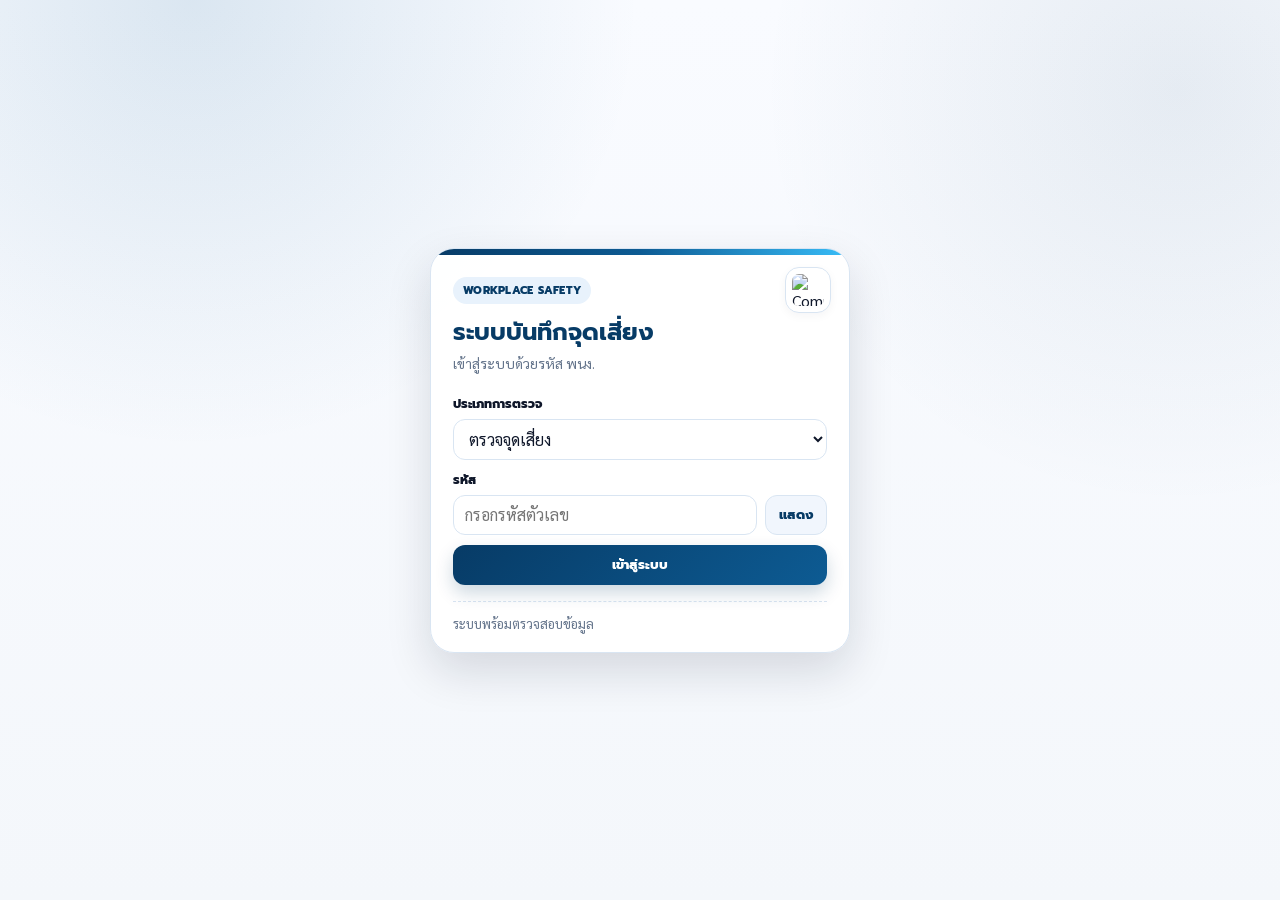
==== commit 444d64a5: "Update index.html" ====
--- a/index.html
+++ b/index.html
@@ -4,7 +4,19 @@
   <meta charset="UTF-8" />
   <meta name="viewport" content="width=device-width, initial-scale=1.0, maximum-scale=1.0, user-scalable=no" />
 
-  <title>ระบบบันทึกจุดเสี่ยง</title>
+ <title>ระบบบันทึกจุดเสี่ยง</title>
+
+<link rel="manifest" href="./manifest.json">
+
+<meta name="theme-color" content="#073b66">
+<meta name="background-color" content="#f4f7fb">
+
+<link rel="icon" type="image/png" sizes="192x192" href="./icons/icon-192.png">
+<link rel="apple-touch-icon" href="./icons/apple-touch-icon.png">
+
+<meta name="apple-mobile-web-app-capable" content="yes">
+<meta name="apple-mobile-web-app-title" content="Risk Point">
+<meta name="apple-mobile-web-app-status-bar-style" content="default">
 
   <link rel="preconnect" href="https://fonts.googleapis.com">
   <link rel="preconnect" href="https://fonts.gstatic.com" crossorigin>
@@ -171,12 +183,21 @@
 
         <div class="login-header">
           <div class="system-badge">Workplace Safety</div>
-          <h1>ระบบบันทึกจุดเสี่ยง</h1>
-          <p>เข้าสู่ระบบด้วยรหัส พนง.</p>
-        </div>
-
-        <form id="loginForm" class="login-form" autocomplete="off">
-          <label class="form-label" for="passInput">รหัส</label>
+         <h1 id="loginTitleText">ระบบบันทึกจุดเสี่ยง</h1>
+<p id="loginSubtitleText">เข้าสู่ระบบด้วยรหัส พนง.</p>
+        </div>
+
+       <form id="loginForm" class="login-form" autocomplete="off">
+
+  <label class="form-label" for="moduleSelect">ประเภทการตรวจ</label>
+  <select id="moduleSelect" required>
+    <option value="risk">ตรวจจุดเสี่ยง</option>
+    <option value="security">Security</option>
+  </select>
+
+  <div style="height:10px;"></div>
+
+  <label class="form-label" for="passInput">รหัส</label>
 
           <div class="password-box">
             <input
@@ -556,5 +577,17 @@
   </script>
 
   <script src="./app.js"></script>
+  <script src="./app.js"></script>
+
+<script>
+  if ('serviceWorker' in navigator) {
+    window.addEventListener('load', () => {
+      navigator.serviceWorker.register('./sw.js')
+        .catch(err => {
+          console.warn('Service Worker register failed:', err);
+        });
+    });
+  }
+</script>
 </body>
 </html>
